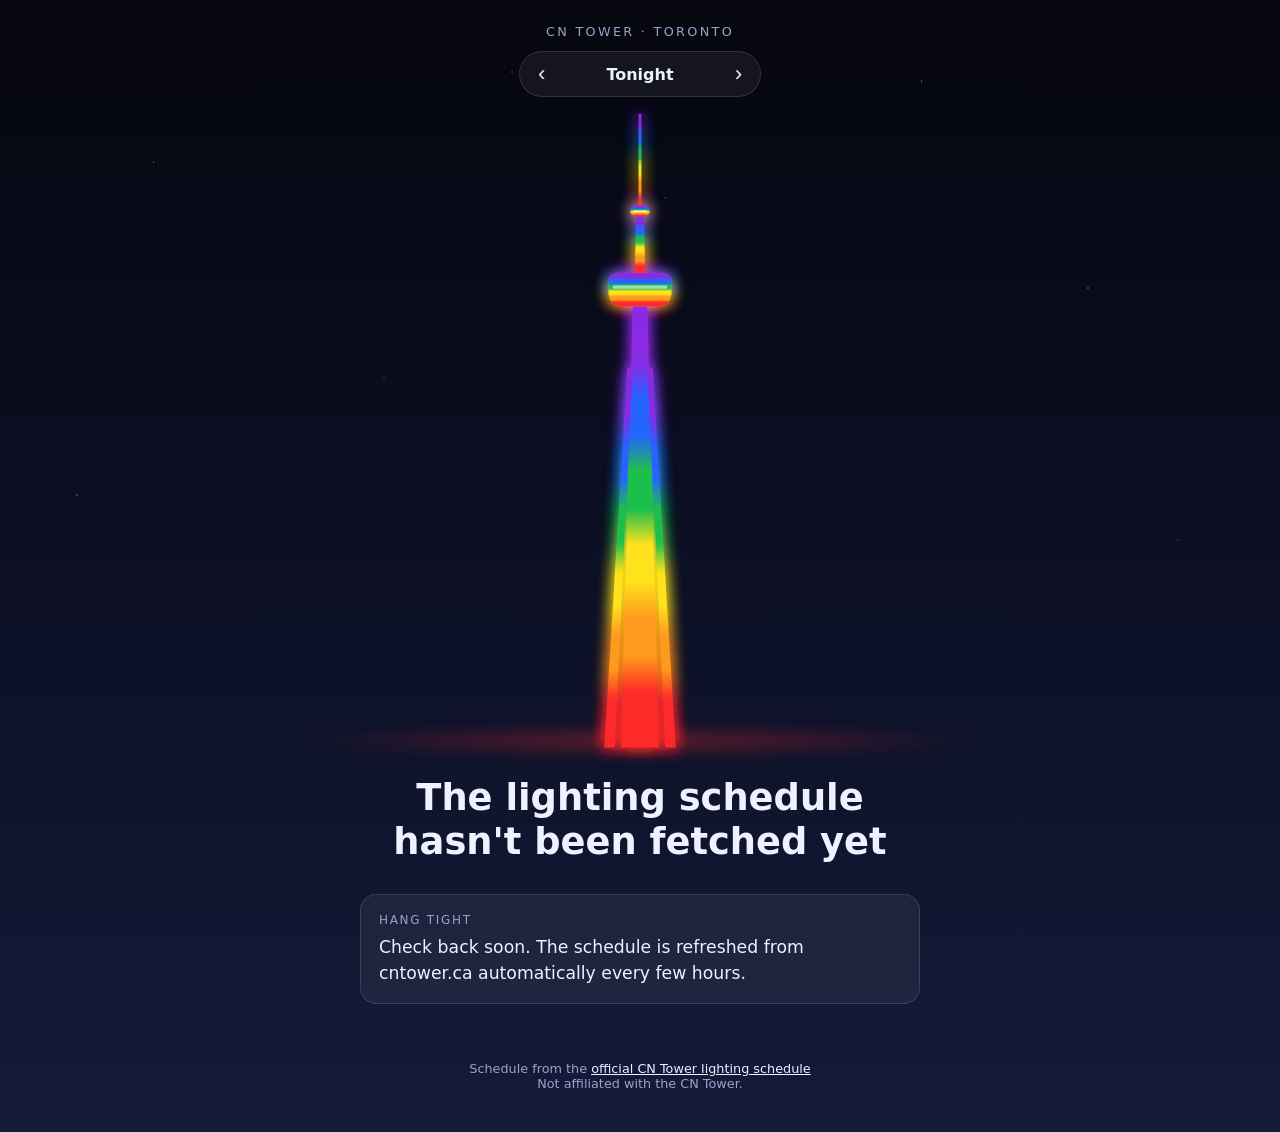
==== index.html @ 17a5782a "Add "Why is the CN Tower that colour?" site A static page that shows the CN Tower lit in a given nig" ====
<!doctype html>
<html lang="en">
<head>
  <meta charset="utf-8">
  <meta name="viewport" content="width=device-width, initial-scale=1">
  <title>Why Is the CN Tower That Colour?</title>
  <meta name="description" content="Find out why the CN Tower is lit the colour it is tonight, or on any other night.">
  <link rel="icon" href="data:image/svg+xml,%3Csvg xmlns='http://www.w3.org/2000/svg' viewBox='0 0 32 32'%3E%3Cpath d='M15.6 1h.8v9h1.2l.4 4h1.5a2 2 0 0 1 0 3.4h-1.3L19 31h-6l.8-13.6h-1.3a2 2 0 0 1 0-3.4H14l.4-4h1.2z' fill='%23ff5fa2'/%3E%3C/svg%3E">
  <link rel="stylesheet" href="style.css">
</head>
<body>
  <div class="stars" aria-hidden="true"></div>

  <main>
    <header>
      <p class="eyebrow">CN Tower · Toronto</p>
      <nav class="night-nav" aria-label="Choose a night">
        <button id="prev" type="button" aria-label="Previous night">‹</button>
        <label class="date-pick">
          <span id="when">Tonight</span>
          <input id="date" type="date" aria-label="Pick a date">
        </label>
        <button id="next" type="button" aria-label="Next night">›</button>
      </nav>
    </header>

    <section class="scene">
      <svg id="tower" viewBox="0 0 200 620" role="img" aria-labelledby="headline">
        <defs>
          <linearGradient id="light" x1="0" y1="1" x2="0" y2="0"></linearGradient>
          <filter id="glow" x="-200%" y="-20%" width="500%" height="140%">
            <feGaussianBlur stdDeviation="7" result="b"/>
            <feMerge><feMergeNode in="b"/><feMergeNode in="b"/><feMergeNode in="SourceGraphic"/></feMerge>
          </filter>
        </defs>
        <g id="tower-lit" filter="url(#glow)">
          <!-- antenna -->
          <rect x="98.6" y="8" width="2.8" height="92" rx="1.4"/>
          <!-- SkyPod -->
          <rect x="91" y="96" width="18" height="10" rx="4"/>
          <!-- upper shaft -->
          <polygon points="96.5,106 103.5,106 105,160 95,160"/>
          <!-- main pod -->
          <path d="M70 168 Q70 160 80 160 H120 Q130 160 130 168 V178 Q130 190 118 192 H82 Q70 190 70 178 Z"/>
          <!-- main shaft, three legs -->
          <polygon points="93,192 107,192 118,612 82,612"/>
          <polygon points="88,250 93,250 76,612 66,612"/>
          <polygon points="107,250 112,250 134,612 124,612"/>
        </g>
        <g class="pod-windows" aria-hidden="true">
          <rect x="74" y="172" width="52" height="3" rx="1.5"/>
          <rect x="93" y="100" width="14" height="2" rx="1"/>
        </g>
      </svg>
      <div class="ground" aria-hidden="true"></div>
    </section>

    <section class="story" aria-live="polite">
      <h1 id="headline">Loading tonight's lights…</h1>
      <div id="chips" class="chips"></div>
      <div id="reasons"></div>
    </section>

    <section class="upcoming" id="upcoming-wrap" hidden>
      <h2>Coming up</h2>
      <ol id="upcoming"></ol>
    </section>
  </main>

  <footer>
    <p>Schedule from the <a id="source" href="https://www.cntower.ca/lighting-schedule" rel="noopener">official CN Tower lighting schedule</a><span id="updated"></span><br>
    Not affiliated with the CN Tower.</p>
  </footer>

  <script src="app.js"></script>
</body>
</html>
---- style.css ----
:root {
  --sky-top: #05060f;
  --sky-bottom: #141a3a;
  --text: #eef1ff;
  --muted: #9aa3c7;
  --card: rgba(255, 255, 255, 0.06);
  --card-border: rgba(255, 255, 255, 0.12);
  --accent: #ff5fa2;
  --lit: #ffffff;
  color-scheme: dark;
}

* { box-sizing: border-box; }

html {
  min-height: 100%;
  background: linear-gradient(var(--sky-top), var(--sky-bottom));
  background-color: var(--sky-top);
}

body {
  margin: 0;
  min-height: 100vh;
  font-family: ui-sans-serif, system-ui, -apple-system, "Segoe UI", Roboto, sans-serif;
  color: var(--text);
  background: transparent;
  display: flex;
  flex-direction: column;
  overflow-x: hidden;
}

.stars {
  position: fixed;
  inset: 0;
  pointer-events: none;
  background-image:
    radial-gradient(1px 1px at 12% 18%, #fff8, transparent),
    radial-gradient(1px 1px at 72% 9%, #fff9, transparent),
    radial-gradient(1.5px 1.5px at 85% 32%, #fff6, transparent),
    radial-gradient(1px 1px at 30% 42%, #fff5, transparent),
    radial-gradient(1px 1px at 52% 22%, #fff7, transparent),
    radial-gradient(1.5px 1.5px at 6% 55%, #fff5, transparent),
    radial-gradient(1px 1px at 92% 60%, #fff6, transparent),
    radial-gradient(1px 1px at 40% 8%, #fff8, transparent);
}

main {
  flex: 1;
  width: 100%;
  max-width: 720px;
  margin: 0 auto;
  padding: 24px 16px 8px;
  position: relative;
}

header { text-align: center; }

.eyebrow {
  margin: 0 0 12px;
  font-size: 0.8rem;
  letter-spacing: 0.18em;
  text-transform: uppercase;
  color: var(--muted);
}

.night-nav {
  display: inline-flex;
  align-items: center;
  gap: 8px;
  background: var(--card);
  border: 1px solid var(--card-border);
  border-radius: 999px;
  padding: 4px;
}

.night-nav button {
  width: 36px;
  height: 36px;
  border: 0;
  border-radius: 50%;
  background: transparent;
  color: var(--text);
  font-size: 1.4rem;
  line-height: 1;
  cursor: pointer;
}
.night-nav button:hover, .night-nav button:focus-visible { background: var(--card-border); }

.date-pick {
  position: relative;
  min-width: 13ch;
  text-align: center;
  font-weight: 600;
  cursor: pointer;
}
.date-pick input {
  position: absolute;
  inset: 0;
  opacity: 0;
  width: 100%;
  cursor: pointer;
}
.date-pick:focus-within { outline: 2px solid var(--accent); outline-offset: 4px; border-radius: 6px; }

.scene {
  position: relative;
  display: flex;
  justify-content: center;
  margin: 8px 0 0;
}

#tower {
  width: min(46vw, 210px);
  height: auto;
  overflow: visible;
}

#tower-lit { fill: url(#light); transition: opacity 0.4s; }
#tower.rainbow { animation: hue 10s linear infinite; }
#tower.dark #tower-lit { fill: #2a2f4a; filter: none; }
.pod-windows { fill: #fff; opacity: 0.55; }

@keyframes hue { to { filter: hue-rotate(360deg); } }

.ground {
  position: absolute;
  bottom: -2px;
  left: 50%;
  transform: translateX(-50%);
  width: 100%;
  height: 34px;
  background: radial-gradient(ellipse at center, color-mix(in srgb, var(--lit) 35%, transparent), transparent 70%);
  filter: blur(6px);
  pointer-events: none;
}

.story { text-align: center; margin-top: 20px; }

h1 {
  font-size: clamp(1.5rem, 5vw, 2.3rem);
  line-height: 1.2;
  margin: 0 0 14px;
  text-wrap: balance;
}

.chips {
  display: flex;
  flex-wrap: wrap;
  justify-content: center;
  gap: 8px;
  margin-bottom: 16px;
}
.chip {
  display: inline-flex;
  align-items: center;
  gap: 6px;
  padding: 4px 12px 4px 6px;
  border-radius: 999px;
  background: var(--card);
  border: 1px solid var(--card-border);
  font-size: 0.9rem;
  text-transform: capitalize;
}
.chip i {
  width: 16px;
  height: 16px;
  border-radius: 50%;
  box-shadow: 0 0 10px currentColor;
}

.reason {
  background: var(--card);
  border: 1px solid var(--card-border);
  border-radius: 16px;
  padding: 16px 18px;
  margin: 0 auto 12px;
  max-width: 560px;
  text-align: left;
}
.reason .label {
  font-size: 0.75rem;
  letter-spacing: 0.14em;
  text-transform: uppercase;
  color: var(--muted);
  margin: 0 0 6px;
}
.reason p { margin: 0; font-size: 1.08rem; line-height: 1.5; }
.reason .range { margin-top: 8px; font-size: 0.85rem; color: var(--muted); }

.upcoming { margin: 32px auto 0; max-width: 560px; }
.upcoming h2 {
  font-size: 0.8rem;
  letter-spacing: 0.14em;
  text-transform: uppercase;
  color: var(--muted);
  margin: 0 0 8px;
}
.upcoming ol { list-style: none; margin: 0; padding: 0; }
.upcoming li + li { border-top: 1px solid var(--card-border); }
.upcoming button {
  display: grid;
  grid-template-columns: 7.5rem 2.25rem 1fr;
  align-items: center;
  gap: 12px;
  width: 100%;
  padding: 10px 4px;
  border: 0;
  background: none;
  color: inherit;
  font: inherit;
  text-align: left;
  cursor: pointer;
}
.upcoming button:hover .desc, .upcoming button:focus-visible .desc { color: var(--text); }
.upcoming .day { font-weight: 600; font-size: 0.9rem; }
.upcoming .dots { display: flex; gap: 3px; }
.upcoming .dots i { width: 10px; height: 10px; border-radius: 50%; }
.upcoming .desc {
  color: var(--muted);
  font-size: 0.9rem;
  overflow: hidden;
  text-overflow: ellipsis;
  white-space: nowrap;
  min-width: 0;
}

footer {
  text-align: center;
  font-size: 0.8rem;
  color: var(--muted);
  padding: 24px 16px 28px;
}
footer a { color: var(--text); }

@media (max-width: 480px) {
  .upcoming button { grid-template-columns: 5.6rem 2.25rem 1fr; gap: 8px; }
}

@media (prefers-reduced-motion: reduce) {
  #tower.rainbow { animation: none; }
}
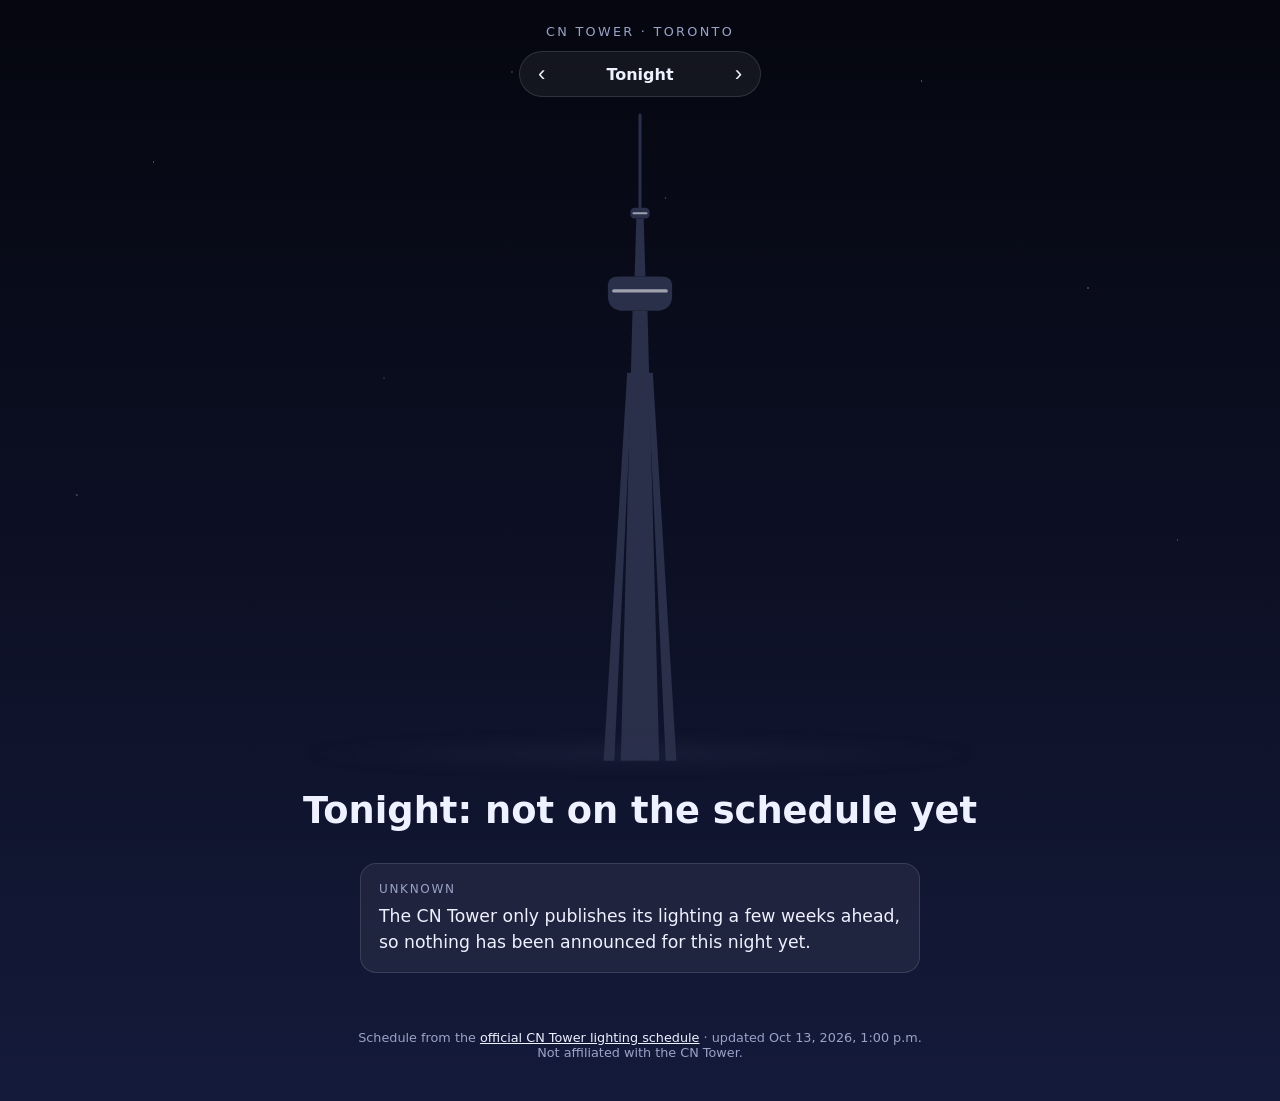
==== commit 12d33272: "Show one CN Tower per cause on nights with several Each cause gets its own tower in its own colours," ====
--- a/index.html
+++ b/index.html
@@ -25,33 +25,34 @@
     </header>
 
     <section class="scene">
-      <svg id="tower" viewBox="0 0 200 620" role="img" aria-labelledby="headline">
+      <!-- Shared shapes; each tower in #towers is a <use> of these with its own gradient. -->
+      <svg width="0" height="0" class="defs" aria-hidden="true">
         <defs>
-          <linearGradient id="light" x1="0" y1="1" x2="0" y2="0"></linearGradient>
           <filter id="glow" x="-200%" y="-20%" width="500%" height="140%">
             <feGaussianBlur stdDeviation="7" result="b"/>
             <feMerge><feMergeNode in="b"/><feMergeNode in="b"/><feMergeNode in="SourceGraphic"/></feMerge>
           </filter>
+          <symbol id="tower-shape" viewBox="30 0 140 620">
+            <!-- antenna -->
+            <rect x="98.6" y="8" width="2.8" height="92" rx="1.4"/>
+            <!-- SkyPod -->
+            <rect x="91" y="96" width="18" height="10" rx="4"/>
+            <!-- upper shaft -->
+            <polygon points="96.5,106 103.5,106 105,160 95,160"/>
+            <!-- main pod -->
+            <path d="M70 168 Q70 160 80 160 H120 Q130 160 130 168 V178 Q130 190 118 192 H82 Q70 190 70 178 Z"/>
+            <!-- main shaft, three legs -->
+            <polygon points="93,192 107,192 118,612 82,612"/>
+            <polygon points="88,250 93,250 76,612 66,612"/>
+            <polygon points="107,250 112,250 134,612 124,612"/>
+          </symbol>
+          <symbol id="tower-windows" viewBox="30 0 140 620">
+            <rect x="74" y="172" width="52" height="3" rx="1.5"/>
+            <rect x="93" y="100" width="14" height="2" rx="1"/>
+          </symbol>
         </defs>
-        <g id="tower-lit" filter="url(#glow)">
-          <!-- antenna -->
-          <rect x="98.6" y="8" width="2.8" height="92" rx="1.4"/>
-          <!-- SkyPod -->
-          <rect x="91" y="96" width="18" height="10" rx="4"/>
-          <!-- upper shaft -->
-          <polygon points="96.5,106 103.5,106 105,160 95,160"/>
-          <!-- main pod -->
-          <path d="M70 168 Q70 160 80 160 H120 Q130 160 130 168 V178 Q130 190 118 192 H82 Q70 190 70 178 Z"/>
-          <!-- main shaft, three legs -->
-          <polygon points="93,192 107,192 118,612 82,612"/>
-          <polygon points="88,250 93,250 76,612 66,612"/>
-          <polygon points="107,250 112,250 134,612 124,612"/>
-        </g>
-        <g class="pod-windows" aria-hidden="true">
-          <rect x="74" y="172" width="52" height="3" rx="1.5"/>
-          <rect x="93" y="100" width="14" height="2" rx="1"/>
-        </g>
       </svg>
+      <div id="towers" class="towers" role="img" aria-labelledby="headline"></div>
       <div class="ground" aria-hidden="true"></div>
     </section>
 
--- a/style.css
+++ b/style.css
@@ -109,16 +109,29 @@
   margin: 8px 0 0;
 }
 
-#tower {
-  width: min(46vw, 210px);
+.defs { position: absolute; }
+
+.towers {
+  display: flex;
+  justify-content: center;
+  align-items: flex-end;
+  gap: 4px;
+  width: 100%;
+}
+
+.towers svg {
+  flex: 0 1 min(150px, 34vw);
+  min-width: 0;
   height: auto;
   overflow: visible;
-}
-
-#tower-lit { fill: url(#light); transition: opacity 0.4s; }
-#tower.rainbow { animation: hue 10s linear infinite; }
-#tower.dark #tower-lit { fill: #2a2f4a; filter: none; }
-.pod-windows { fill: #fff; opacity: 0.55; }
+  transition: opacity 0.25s;
+}
+
+.towers .lit { filter: url(#glow); }
+.towers .rainbow { animation: hue 10s linear infinite; }
+.towers .dark .lit { fill: #2a2f4a; filter: none; }
+.towers .windows { fill: #fff; opacity: 0.55; }
+.towers.focus svg:not(.active) { opacity: 0.3; }
 
 @keyframes hue { to { filter: hue-rotate(360deg); } }
 
@@ -165,10 +178,10 @@
   width: 16px;
   height: 16px;
   border-radius: 50%;
-  box-shadow: 0 0 10px currentColor;
 }
 
 .reason {
+  transition: border-color 0.25s;
   background: var(--card);
   border: 1px solid var(--card-border);
   border-radius: 16px;
@@ -177,13 +190,20 @@
   max-width: 560px;
   text-align: left;
 }
+.reason.active { border-color: color-mix(in srgb, var(--text) 45%, transparent); }
 .reason .label {
+  display: flex;
+  align-items: center;
+  gap: 4px;
   font-size: 0.75rem;
   letter-spacing: 0.14em;
   text-transform: uppercase;
   color: var(--muted);
   margin: 0 0 6px;
 }
+.reason .label i { width: 10px; height: 10px; border-radius: 50%; flex: none; }
+.reason .label i:last-of-type { margin-right: 4px; }
+.chip i, .dots i, .reason .label i { box-shadow: inset 0 0 0 1px rgba(255, 255, 255, 0.3); }
 .reason p { margin: 0; font-size: 1.08rem; line-height: 1.5; }
 .reason .range { margin-top: 8px; font-size: 0.85rem; color: var(--muted); }
 
@@ -199,7 +219,7 @@
 .upcoming li + li { border-top: 1px solid var(--card-border); }
 .upcoming button {
   display: grid;
-  grid-template-columns: 7.5rem 2.25rem 1fr;
+  grid-template-columns: 7.5rem 3.25rem 1fr;
   align-items: center;
   gap: 12px;
   width: 100%;
@@ -233,9 +253,9 @@
 footer a { color: var(--text); }
 
 @media (max-width: 480px) {
-  .upcoming button { grid-template-columns: 5.6rem 2.25rem 1fr; gap: 8px; }
+  .upcoming button { grid-template-columns: 5.6rem 3.25rem 1fr; gap: 8px; }
 }
 
 @media (prefers-reduced-motion: reduce) {
-  #tower.rainbow { animation: none; }
-}
+  .towers .rainbow { animation: none; }
+}
